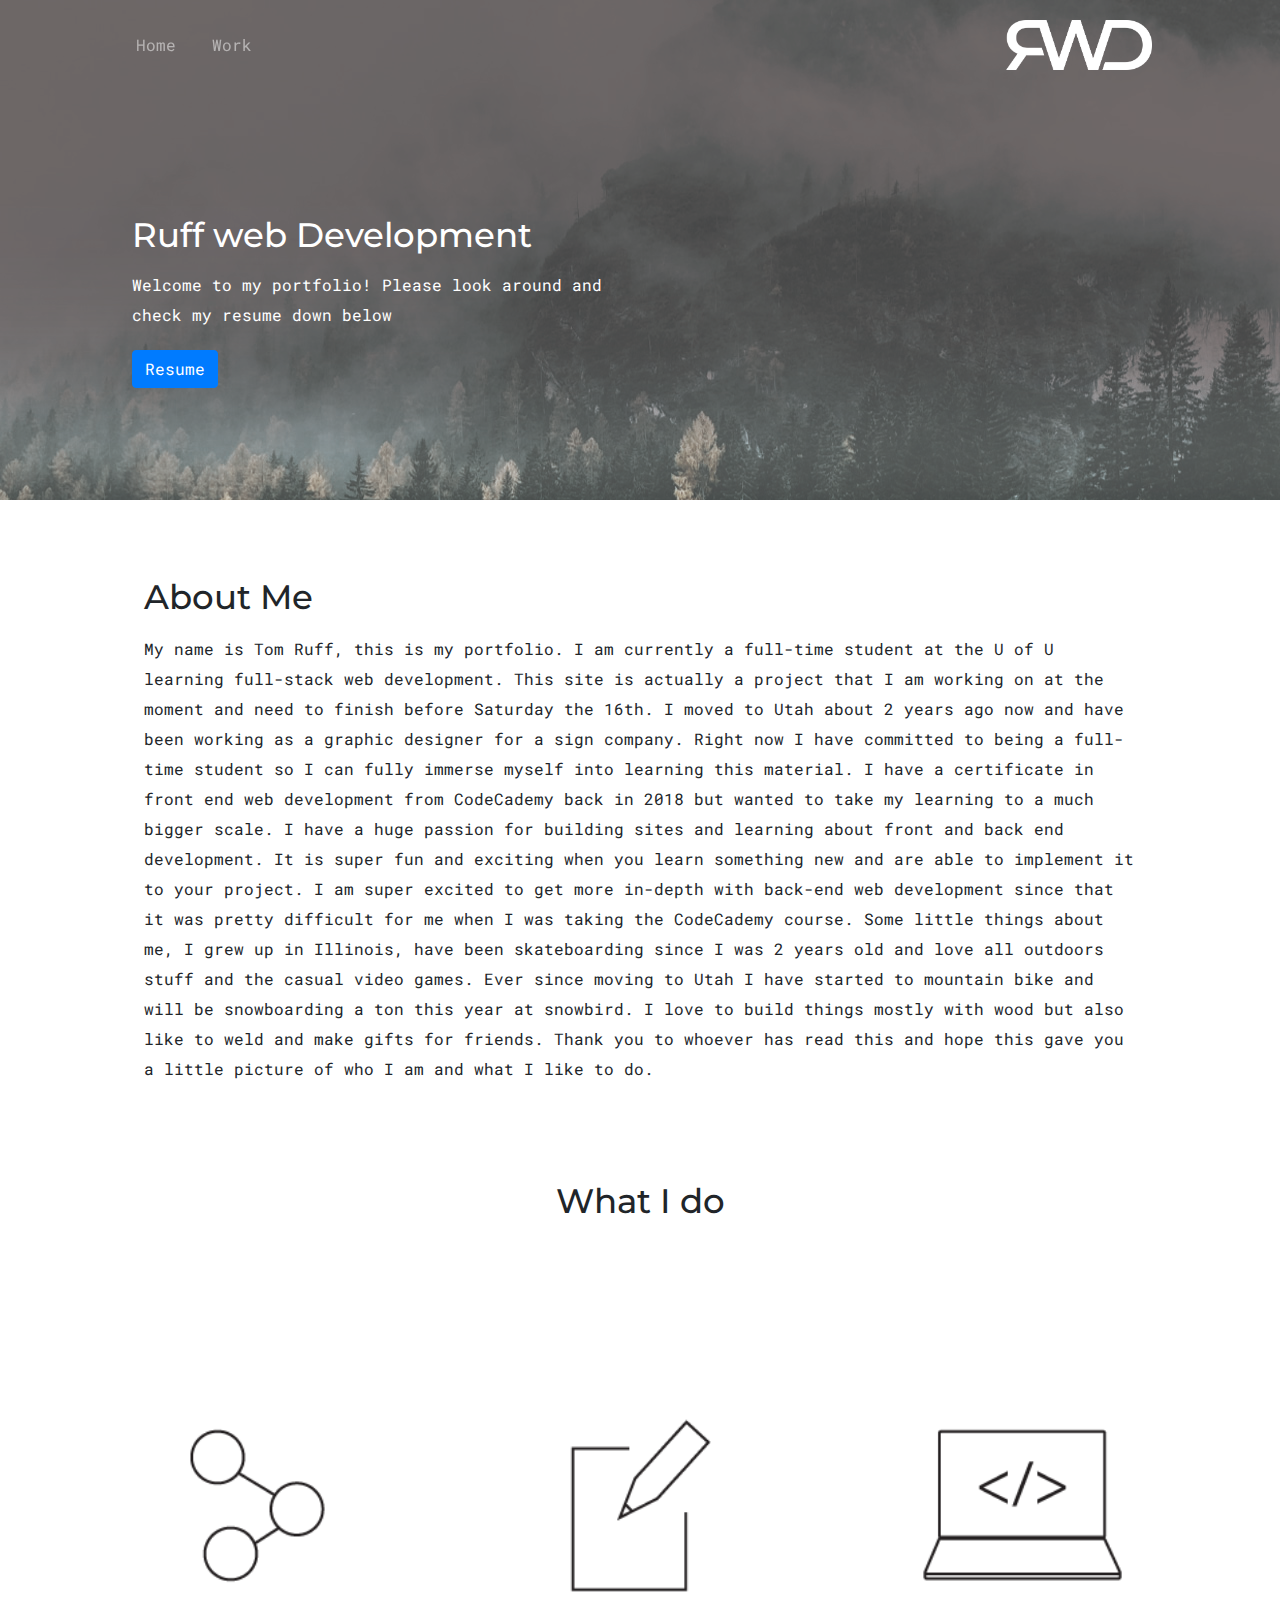
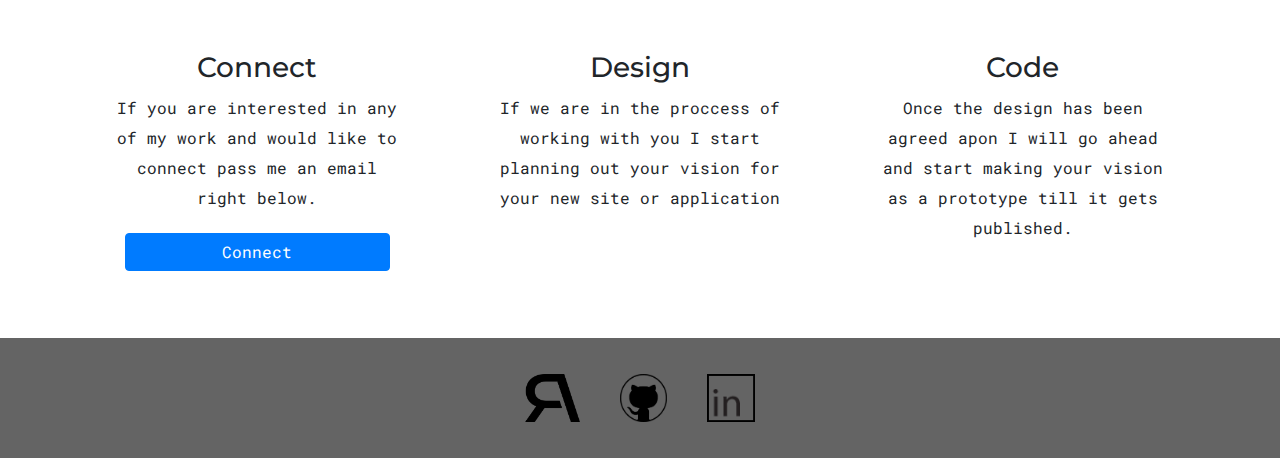
==== index.html @ 9215fffe "added styles for mobile" ====
<!DOCTYPE html>
<html lang="en">

<head>
    <meta charset="UTF-8">
    <meta name="viewport" content="width=device-width, initial-scale=1.0">
    <meta http-equiv="X-UA-Compatible" content="ie=edge">
    <title>Document</title>
    <!-- links for stylesheets -->
    <link href="https://fonts.googleapis.com/css?family=Montserrat:400,500,600,700|Roboto+Mono&display=swap"
        rel="stylesheet">
    <link rel="stylesheet" href="https://stackpath.bootstrapcdn.com/bootstrap/4.3.1/css/bootstrap.min.css"
        integrity="sha384-ggOyR0iXCbMQv3Xipma34MD+dH/1fQ784/j6cY/iJTQUOhcWr7x9JvoRxT2MZw1T" crossorigin="anonymous">
    <link rel="stylesheet" href="assets/styles/reset.css">
    <link rel="stylesheet" href="assets/styles/style.css">
</head>

<body>

    <nav class="navbar navbar-expand-lg">

        <button class="navbar-toggler" type="button" data-toggle="collapse" data-target="#navbarNavAltMarkup"
            aria-controls="navbarNavAltMarkup" aria-expanded="false" aria-label="Toggle navigation">
            <img class="burger" src="assets/images/burger-w.png" alt="">
        </button>
        <div class="collapse navbar-collapse" id="navbarNavAltMarkup">
            <div class="navbar-nav">
                <a class="tabs nav-item nav-link active" href="#">Home <span class="sr-only">(current)</span></a>
                <a class="tabs nav-item nav-link link-two" href="#">Work</a>
            </div>
        </div>
        <a class="navbar-brand" href="index.html"><img class="nav-logo" src="assets/images/main-w-logo.png" alt=""></a>

    </nav>
    <!-- main container -->
    <main class="bd-maasthead" id="content">
        <dv class="contain">

            <!-- main landing -->
            <div class="row landing">

                <div class="col-md-6  welcome">
                    <h2 class="title">Ruff web Development</h2>
                    <p class="snippet">Welcome to my portfolio! Please look around and check my resume down below</p>
                    <a href="assets/tomruff-resume.pdf" target="_blank" class="btn btn-primary resume">Resume</a>
                </div>

                <dvi class="col-md-6 hide-small">

                </dvi>


            </div>

            <!-- second section -->
            <section class="about row">
                <div class="about-me col-md-12">
                    <h2 class="title">About Me</h2>
                    <p class="snippet"> My name is Tom Ruff, this is my portfolio. I am currently a full-time student at
                        the U of U learning full-stack web development. This site is actually a project that I am
                        working on at the moment and need to finish before Saturday the 16th. I moved to Utah about 2
                        years ago now and have been working as a graphic designer for a sign company. Right now I have
                        committed to being a full-time student so I can fully immerse myself into learning this
                        material. I have a certificate in front end web development from CodeCademy back in 2018 but
                        wanted to take my learning to a much bigger scale. I have a huge passion for building sites and
                        learning about front and back end development. It is super fun and exciting when you learn
                        something new and are able to implement it to your project. I am super excited to get more
                        in-depth with back-end web development since that it was pretty difficult for me when I was
                        taking the CodeCademy course. Some little things about me, I grew up in Illinois, have been
                        skateboarding since I was 2 years old and love all outdoors stuff and the casual video games.
                        Ever since moving to Utah I have started to mountain bike and will be snowboarding a ton this
                        year at snowbird. I love to build things mostly with wood but also like to weld and make gifts
                        for friends. Thank you to whoever has read this and hope this gave you a little picture of who I
                        am and what I like to do.</p>
                </div>
            </section>
            <!-- WID -->

            <section class="w-i-d row">
                <h2 class="title">What I do</h2>

                <div class="card-container row">
                    <div class="card">
                        <img src="assets/images/connecting-icon.png" alt="connect">
                        <h3 class="card-title">Connect</h3>
                        <p class="card-snippet">If you are interested in any of my work and would like to connect pass
                            me an
                            email right below.</p>
                        <a href="mailto:www.tomruffcodes@gmail.com" class="connect-btn btn btn-primary">Connect</a>
                    </div>
                    <div class="card">
                        <img src="assets/images/pencil-icon.png" alt="Planning">
                        <h3 class="card-title">Design</h3>
                        <p class="card-snippet">If we are in the proccess of working with you I start planning out your
                            vision for your new site or application</p>

                    </div>
                    <div class="card">
                        <img src="assets/images/computer-icon.png" alt="">
                        <h3 class="card-title">Code</h3>
                        <p class="card-snippet">Once the design has been agreed apon I will go ahead and start making
                            your
                            vision as a prototype till it gets published.</p>

                    </div>
                </div>
            </section>
            <!-- footer -->
            <footer class="footer row">
                <div class="col-md-12 foot-icons">
                    <img class="icons" src="assets/images/logo-big.png" alt="Ruff web development logo">
                    <a class="icons" target="_blank" href="https://github.com/Ruffmantom"><img style="height: 100%;"
                            src="assets/images/github.png"></a>
                    <!-- github -->
                    <a class="icons" target="_blank" href="https://linkedin.com/in/tom-ruff-098330a3"><img
                            style="height: 100%;" src="assets/images/linkedin-icon.png"></a>
                    <!-- Linked in -->
                </div>

            </footer>

            </div>
    </main>










    <!-- js file links -->
    <script src="https://code.jquery.com/jquery-3.3.1.slim.min.js"
        integrity="sha384-q8i/X+965DzO0rT7abK41JStQIAqVgRVzpbzo5smXKp4YfRvH+8abtTE1Pi6jizo"
        crossorigin="anonymous"></script>
    <script src="https://cdnjs.cloudflare.com/ajax/libs/popper.js/1.14.7/umd/popper.min.js"
        integrity="sha384-UO2eT0CpHqdSJQ6hJty5KVphtPhzWj9WO1clHTMGa3JDZwrnQq4sF86dIHNDz0W1"
        crossorigin="anonymous"></script>
    <script src="https://stackpath.bootstrapcdn.com/bootstrap/4.3.1/js/bootstrap.min.js"
        integrity="sha384-JjSmVgyd0p3pXB1rRibZUAYoIIy6OrQ6VrjIEaFf/nJGzIxFDsf4x0xIM+B07jRM"
        crossorigin="anonymous"></script>
    <!-- jquery script -->
    <script src="https://code.jquery.com/jquery-3.4.1.min.js"
        integrity="sha256-CSXorXvZcTkaix6Yvo6HppcZGetbYMGWSFlBw8HfCJo=" crossorigin="anonymous"></script>
    <!-- my js -->
    <script src='index.js'></script>
</body>

</html>
---- assets/styles/style.css ----
/* 
fonts
font-family: 'Montserrat', sans-serif;
font-family: 'Roboto Mono', monospace;
*/

/* body and html settings */
html{
    background-color: rgb(109,103,102);
}
h1, h2, h3, h4{
    font-family: 'Montserrat', sans-serif;
    font-weight: 500;
}
h1{
    font-size: 40px;
}
h2{
    font-size: 34px;
}
h3{
    font-size: 28px;
}
p{
    font-family: 'Roboto Mono', monospace; 
}
/* navbar */
a{
    text-decoration: none;
    color: rgba(255, 255, 255, 0.5);
    font-family: 'Roboto Mono', monospace;
}
a:hover{
    color: whitesmoke;
}
.navbar{
    height: 90px;
    padding:  0 10%;
    position: fixed;
    top: 0;
    width: 100%;
    /* border-bottom: 1px solid rgba(255, 255, 255, 0.24); */
    z-index: 100;
    color: white;
}
.navbar-brand{
    height: 100%;
    padding: 20px 0;
    margin: auto;
}
.nav-logo{
    height: 100%;
    margin: auto;
}
.link-two{
    margin-left: 20px;
}
.burger{
    height: 100%;
}
.btn-icon{
    height: 70%;
    /* background-color: rgba(100, 100, 100, 0.795); */
}
.navbar-toggler{
    border: none;
    padding: 2px;
}

/* landing */

.landing{
    background-image: url("../images/backdrop.jpg");
    background-size: cover;
    height: 500px;
    padding:200px 7rem;
}
.welcome{
    padding: 20px ;
    color: white;
    line-height: 30px;
}
.title{
    margin-bottom: 20px;
}
.snippet {
    margin-bottom: 20px;
    font-family: 'Roboto Mono', monospace;
}
button{
    font-family: 'Roboto Mono', monospace;
}
@media only screen and (max-width: 1000px){
    .nav-logo{
        display: none;
    }
    .hide-small{
        display: none;
    }
    .welcome{
        width: 90%;
        text-align: center;
    }
    .resume{
        width: 60%;
    }
    .landing{
        padding:200px 0;
        display: flex;
        justify-content: center;
    }
    .link-two{
        margin-top: 0;
        margin-left: 0;
    }
    .navbar{
        height: auto;
        width: 100%;
        padding: 20px 30px;
    }
    .tabs{
        margin-top: 10px;
    }

}
/* section */
p{
    line-height: 30px;  
}
.about-me{
    width: 100%;
    padding: 5rem 9rem;
}
.w-i-d {
    text-align: center;
    display: flex;
    flex-direction: column;
    margin-bottom: 5rem;
}
.card-container{
    display: flex;
    justify-content:center;
    background-image: url('../images/adventure-atmosphere-conifer-conifers-418831.jpg');
    background-repeat: no-repeat;
    background-position: center;
    background-attachment: fixed;
    height: 700px;
}

.card{
    display: flex;
    flex-direction: column;
    padding: 20px 25px !important;
    width: 22%;
    margin: auto 25px;
    border: none;
    height: 70%;
}
@media only screen and (max-width: 1291px){
    .card{
        padding: 15px 19px !important;
        width: 26%;
        margin: auto 25px;
    }
}

.connect-btn{
    /* margin-top: 20px; */
    width: 90%;
    margin: 0 auto;
}
.card-snippet{
    margin-bottom: 20px;
}
/* footer */
footer{
    height: 120px;
    background-color: rgba(100, 100, 100);
    display: flex;
    width: 100%;
}
.foot-icons{ /* div */
    height: 100%;
    display: flex;
    padding: auto 7rem;
    justify-content: center;
}
.icons{
    height: 40%;
    width: auto;
    margin: auto 20px;
}
.row{
    margin: 0;
}
@media only screen and (max-width: 1000px){
    .card{
        width: 40%;
        margin: 40px auto;
    }
    .card-container{
        display: block;
        height: 100%;
    }
}
@media only screen and (max-width: 698px){
    .card{
        width: 50%;

    }
    .about-me{
        padding:25px;
    }
    .landing{
        padding:100px 0;
        height: 400px;
    }
}
@media only screen and (max-width: 400px){
    .card{
        width: 80%;

    }
}
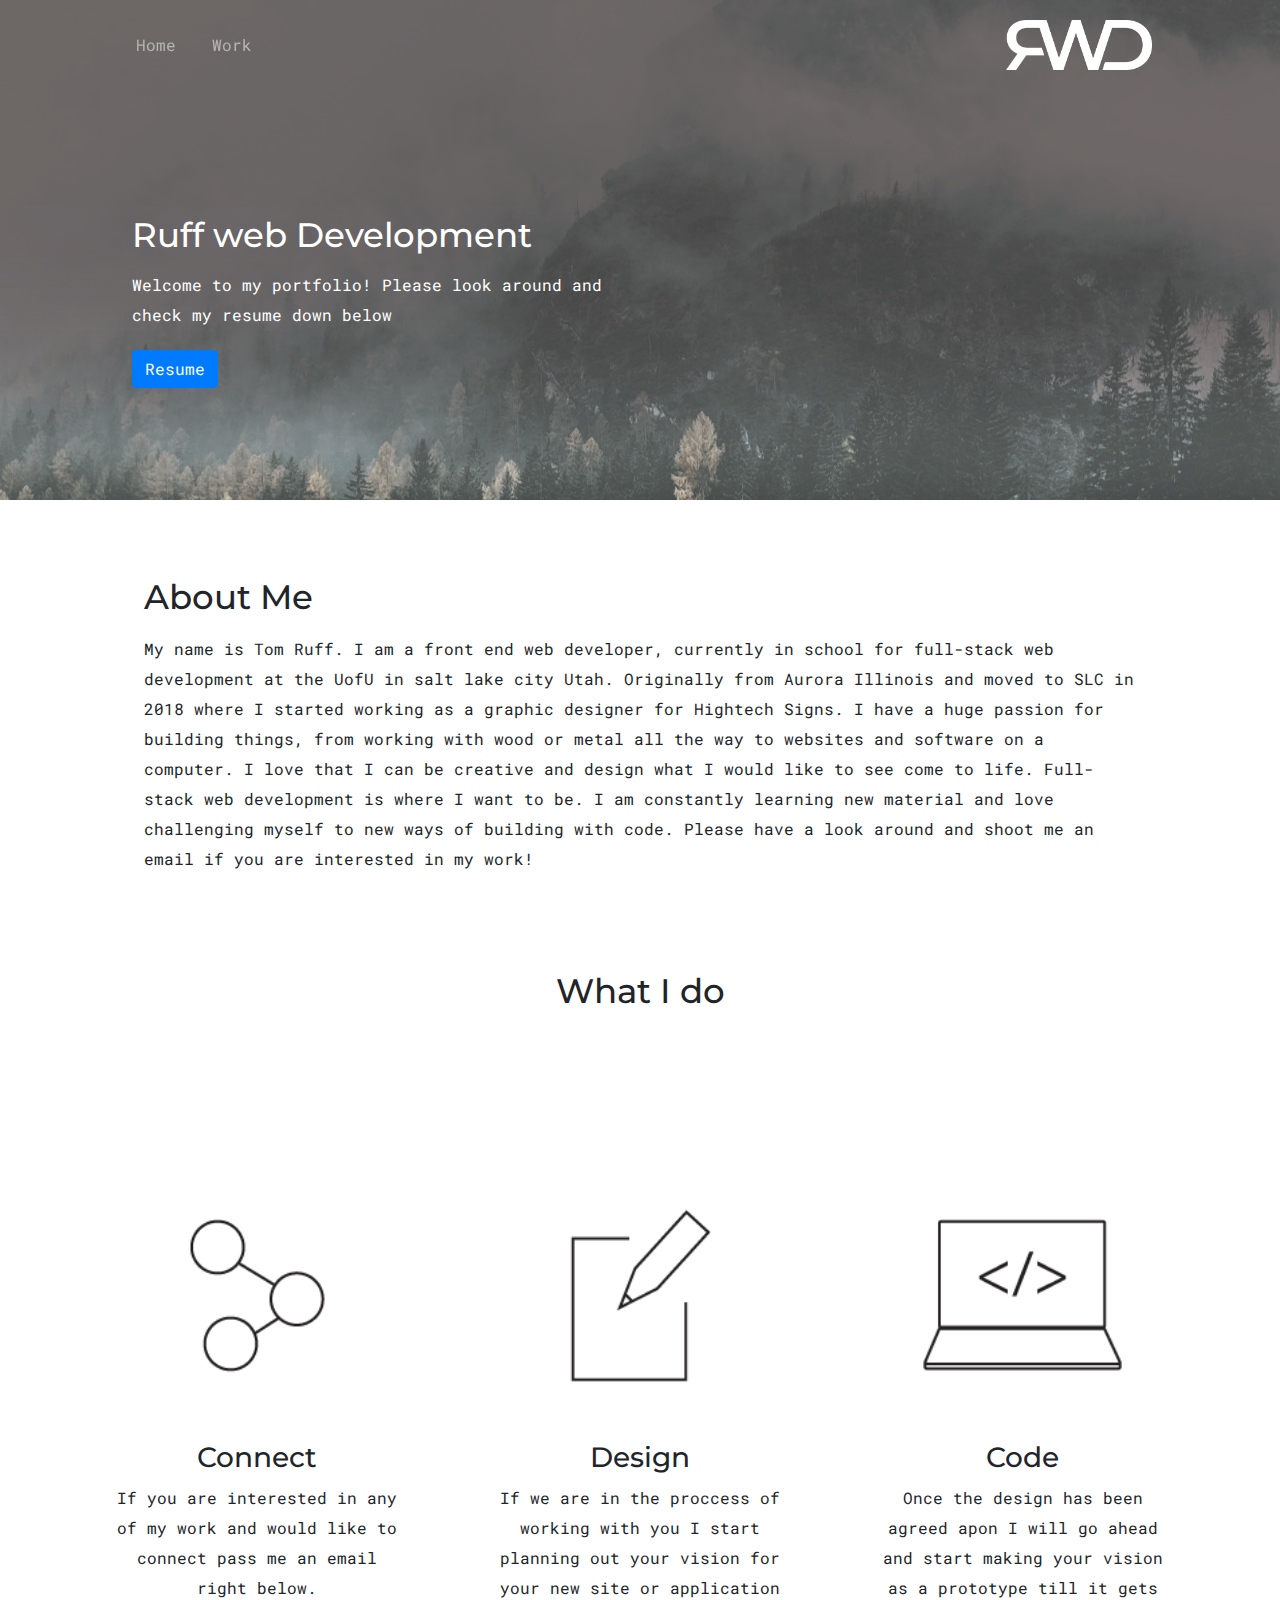
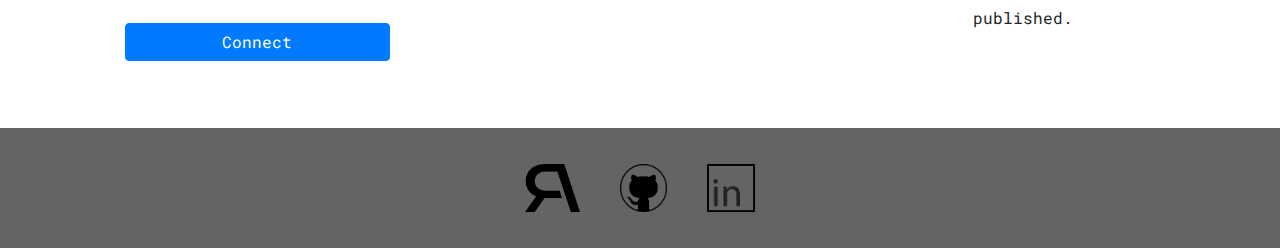
==== commit 2d507568: "added text for bio" ====
--- a/index.html
+++ b/index.html
@@ -5,7 +5,7 @@
     <meta charset="UTF-8">
     <meta name="viewport" content="width=device-width, initial-scale=1.0">
     <meta http-equiv="X-UA-Compatible" content="ie=edge">
-    <title>Document</title>
+    <title>Ruff Web Development</title>
     <!-- links for stylesheets -->
     <link href="https://fonts.googleapis.com/css?family=Montserrat:400,500,600,700|Roboto+Mono&display=swap"
         rel="stylesheet">
@@ -13,6 +13,8 @@
         integrity="sha384-ggOyR0iXCbMQv3Xipma34MD+dH/1fQ784/j6cY/iJTQUOhcWr7x9JvoRxT2MZw1T" crossorigin="anonymous">
     <link rel="stylesheet" href="assets/styles/reset.css">
     <link rel="stylesheet" href="assets/styles/style.css">
+    <!-- favcon -->
+    <link rel="icon" type="image/png" href="assets/images/favcon-b.png">
 </head>
 
 <body>
@@ -25,8 +27,9 @@
         </button>
         <div class="collapse navbar-collapse" id="navbarNavAltMarkup">
             <div class="navbar-nav">
-                <a class="tabs nav-item nav-link active" href="#">Home <span class="sr-only">(current)</span></a>
-                <a class="tabs nav-item nav-link link-two" href="#">Work</a>
+                <a class="tabs nav-item nav-link active" href="index.html">Home <span
+                        class="sr-only">(current)</span></a>
+                <a class="tabs nav-item nav-link link-two" href="projects.html">Work</a>
             </div>
         </div>
         <a class="navbar-brand" href="index.html"><img class="nav-logo" src="assets/images/main-w-logo.png" alt=""></a>
@@ -56,22 +59,14 @@
             <section class="about row">
                 <div class="about-me col-md-12">
                     <h2 class="title">About Me</h2>
-                    <p class="snippet"> My name is Tom Ruff, this is my portfolio. I am currently a full-time student at
-                        the U of U learning full-stack web development. This site is actually a project that I am
-                        working on at the moment and need to finish before Saturday the 16th. I moved to Utah about 2
-                        years ago now and have been working as a graphic designer for a sign company. Right now I have
-                        committed to being a full-time student so I can fully immerse myself into learning this
-                        material. I have a certificate in front end web development from CodeCademy back in 2018 but
-                        wanted to take my learning to a much bigger scale. I have a huge passion for building sites and
-                        learning about front and back end development. It is super fun and exciting when you learn
-                        something new and are able to implement it to your project. I am super excited to get more
-                        in-depth with back-end web development since that it was pretty difficult for me when I was
-                        taking the CodeCademy course. Some little things about me, I grew up in Illinois, have been
-                        skateboarding since I was 2 years old and love all outdoors stuff and the casual video games.
-                        Ever since moving to Utah I have started to mountain bike and will be snowboarding a ton this
-                        year at snowbird. I love to build things mostly with wood but also like to weld and make gifts
-                        for friends. Thank you to whoever has read this and hope this gave you a little picture of who I
-                        am and what I like to do.</p>
+                    <p class="snippet">My name is Tom Ruff. I am a front end web developer, currently in school for
+                        full-stack web development at the UofU in salt lake city Utah. Originally from Aurora Illinois
+                        and moved to SLC in 2018 where I started working as a graphic designer for Hightech Signs. I
+                        have a huge passion for building things, from working with wood or metal all the way to websites
+                        and software on a computer. I love that I can be creative and design what I would like to see
+                        come to life. Full-stack web development is where I want to be. I am constantly learning new
+                        material and love challenging myself to new ways of building with code. Please have a look
+                        around and shoot me an email if you are interested in my work! </p>
                 </div>
             </section>
             <!-- WID -->
@@ -81,7 +76,7 @@
 
                 <div class="card-container row">
                     <div class="card">
-                        <img src="assets/images/connecting-icon.png" alt="connect">
+                        <img class="card-img" src="assets/images/connecting-icon.png" alt="connect">
                         <h3 class="card-title">Connect</h3>
                         <p class="card-snippet">If you are interested in any of my work and would like to connect pass
                             me an
@@ -89,14 +84,14 @@
                         <a href="mailto:www.tomruffcodes@gmail.com" class="connect-btn btn btn-primary">Connect</a>
                     </div>
                     <div class="card">
-                        <img src="assets/images/pencil-icon.png" alt="Planning">
+                        <img class="card-img" src="assets/images/pencil-icon.png" alt="Planning">
                         <h3 class="card-title">Design</h3>
                         <p class="card-snippet">If we are in the proccess of working with you I start planning out your
                             vision for your new site or application</p>
 
                     </div>
                     <div class="card">
-                        <img src="assets/images/computer-icon.png" alt="">
+                        <img class="card-img" src="assets/images/computer-icon.png" alt="">
                         <h3 class="card-title">Code</h3>
                         <p class="card-snippet">Once the design has been agreed apon I will go ahead and start making
                             your
--- a/assets/styles/style.css
+++ b/assets/styles/style.css
@@ -194,6 +194,69 @@
 .row{
     margin: 0;
 }
+/* ------------------- PROJECTS PAGE ----------------------------- */
+.project-summary{
+    color: white;
+    text-align: center;
+    margin: auto;
+    padding:  0 7rem;
+    line-height: 40px;
+}
+.projects{
+    margin: 7rem auto;
+}
+.projects-logo{
+    height: 75px;
+    width: auto;
+}
+.pro-image{
+    background-repeat: no-repeat;
+    height: 270px;
+    width: 200px;
+    margin: auto;
+    box-shadow: 0 4px 8px 0 rgba(0, 0, 0, 0.2), 0 6px 20px 0 rgba(0, 0, 0, 0.19);
+}
+.img-1{
+    background-image: url('../images/dd.png');
+}
+.img-2{
+    background-image: url('../images/weather-app.png');
+}
+.img-3{
+    background-image: url('../images/code-quiz.jpg');
+}
+
+.overlay{
+    /* position: absolute; */
+    top: 0;
+    bottom: 0;
+    left: 0;
+    right: 0;
+    height: 100%;
+    width: 100%;
+    opacity: 0;
+    transition: .5s ease;
+    background-color: rgba(100, 100, 100, 0.795);
+    z-index: 100;
+    display: flex;
+    flex-direction: column;
+    justify-content: center;
+    text-align: center;
+}
+.overlay-text{
+    text-decoration: none;
+    font-family: 'Montserrat', sans-serif;
+    font-size: 25px;
+    font-weight: 400;
+}
+.overlay:hover{
+    cursor: pointer;
+    opacity: 1;  
+    
+}
+
+
+/* MOBILE SIZES */
 @media only screen and (max-width: 1000px){
     .card{
         width: 40%;
@@ -216,10 +279,28 @@
         padding:100px 0;
         height: 400px;
     }
+    /* project page */
+    .overlay{
+        display: none;
+    }
+    .space{
+        margin-top: 2rem;
+    }
+    .projects-logo{
+        height: 45px;
+        margin-bottom: 15px;
+    }
+    .project-summary{
+        padding:  0 1rem;   
+    }
+    .projects-title{
+        /* margin-bottom: 15px; */
+        font-size: 28px;
+    }
 }
 @media only screen and (max-width: 400px){
     .card{
         width: 80%;
 
     }
-}+}
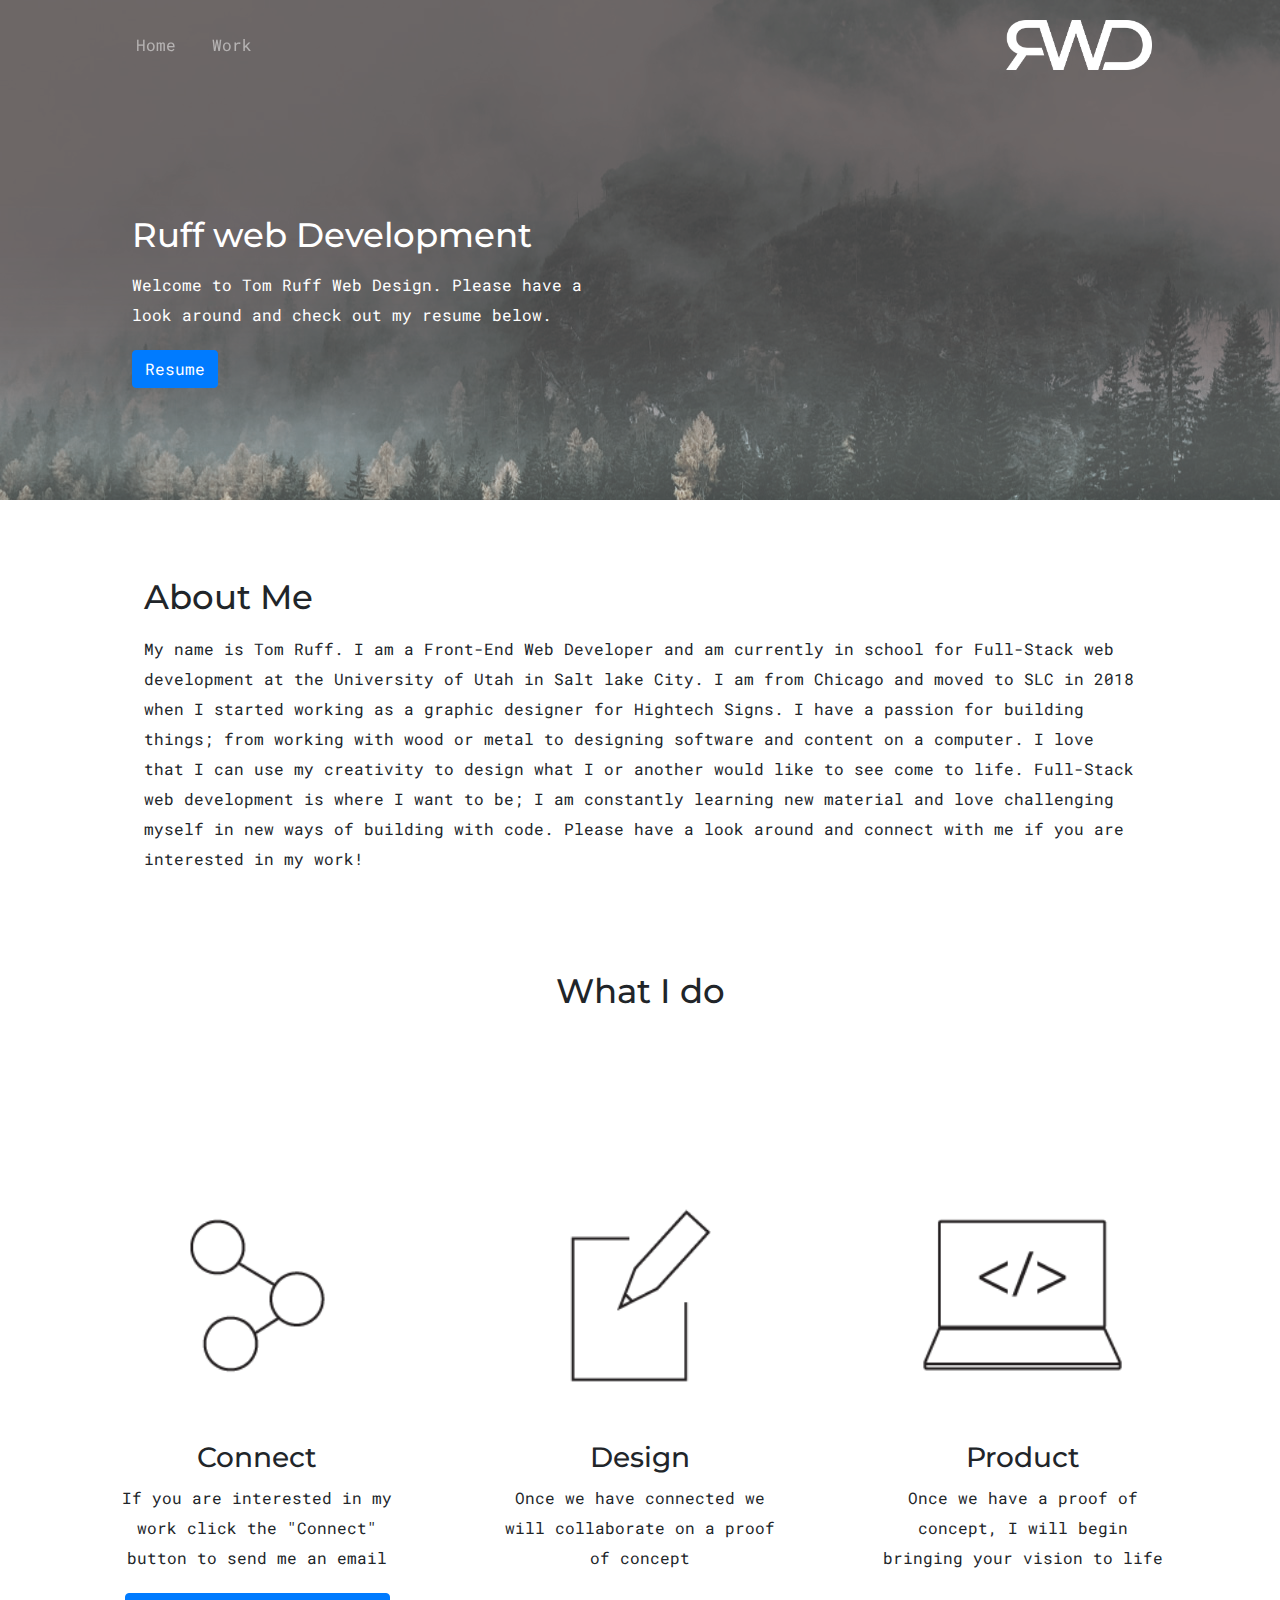
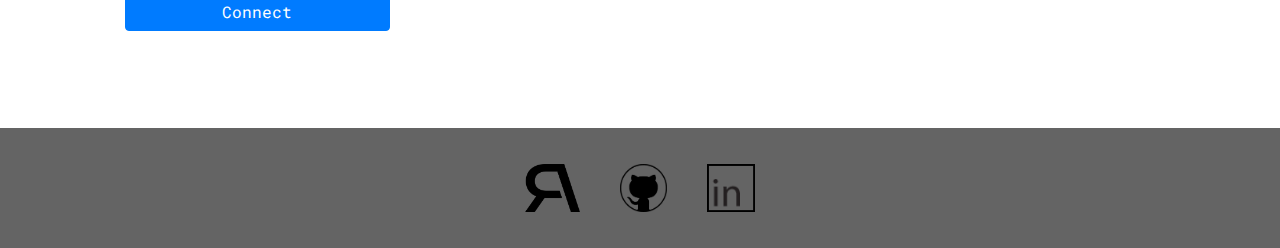
==== commit 73567030: "added grammar fixes" ====
--- a/index.html
+++ b/index.html
@@ -44,8 +44,9 @@
 
                 <div class="col-md-6  welcome">
                     <h2 class="title">Ruff web Development</h2>
-                    <p class="snippet">Welcome to my portfolio! Please look around and check my resume down below</p>
-                    <a href="assets/tomruff-resume.pdf" target="_blank" class="btn btn-primary resume">Resume</a>
+                    <p class="snippet">Welcome to Tom Ruff Web Design. Please have a look around and check out my resume
+                        below.</p>
+                    <a href="assets/resume2020.pdf" target="_blank" class="btn btn-primary resume">Resume</a>
                 </div>
 
                 <dvi class="col-md-6 hide-small">
@@ -59,14 +60,15 @@
             <section class="about row">
                 <div class="about-me col-md-12">
                     <h2 class="title">About Me</h2>
-                    <p class="snippet">My name is Tom Ruff. I am a front end web developer, currently in school for
-                        full-stack web development at the UofU in salt lake city Utah. Originally from Aurora Illinois
-                        and moved to SLC in 2018 where I started working as a graphic designer for Hightech Signs. I
-                        have a huge passion for building things, from working with wood or metal all the way to websites
-                        and software on a computer. I love that I can be creative and design what I would like to see
-                        come to life. Full-stack web development is where I want to be. I am constantly learning new
-                        material and love challenging myself to new ways of building with code. Please have a look
-                        around and shoot me an email if you are interested in my work! </p>
+                    <p class="snippet">My name is Tom Ruff. I am a Front-End Web Developer and am currently in school
+                        for Full-Stack web development at the University of Utah in Salt lake City. I am from Chicago
+                        and moved to SLC in 2018 when I started working as a graphic designer for Hightech Signs. I
+                        have a passion for building things; from working with wood or metal to designing software and
+                        content on a computer. I love that I can use my creativity to design what I or another would
+                        like to see come to life.
+                        Full-Stack web development is where I want to be; I am constantly learning new material and
+                        love challenging myself in new ways of building with code. Please have a look around and
+                        connect with me if you are interested in my work! </p>
                 </div>
             </section>
             <!-- WID -->
@@ -78,24 +80,21 @@
                     <div class="card">
                         <img class="card-img" src="assets/images/connecting-icon.png" alt="connect">
                         <h3 class="card-title">Connect</h3>
-                        <p class="card-snippet">If you are interested in any of my work and would like to connect pass
-                            me an
-                            email right below.</p>
-                        <a href="mailto:www.tomruffcodes@gmail.com" class="connect-btn btn btn-primary">Connect</a>
+                        <p class="card-snippet">If you are interested in my work click the "Connect" button to send me
+                            an email</p>
+                        <a href="mailto:tomruffcodes@gmail.com" class="connect-btn btn btn-primary">Connect</a>
                     </div>
                     <div class="card">
                         <img class="card-img" src="assets/images/pencil-icon.png" alt="Planning">
                         <h3 class="card-title">Design</h3>
-                        <p class="card-snippet">If we are in the proccess of working with you I start planning out your
-                            vision for your new site or application</p>
+                        <p class="card-snippet">Once we have connected we will collaborate on a proof of concept</p>
 
                     </div>
                     <div class="card">
                         <img class="card-img" src="assets/images/computer-icon.png" alt="">
-                        <h3 class="card-title">Code</h3>
-                        <p class="card-snippet">Once the design has been agreed apon I will go ahead and start making
-                            your
-                            vision as a prototype till it gets published.</p>
+                        <h3 class="card-title">Product</h3>
+                        <p class="card-snippet">Once we have a proof of concept, I will begin bringing your vision to
+                            life</p>
 
                     </div>
                 </div>
